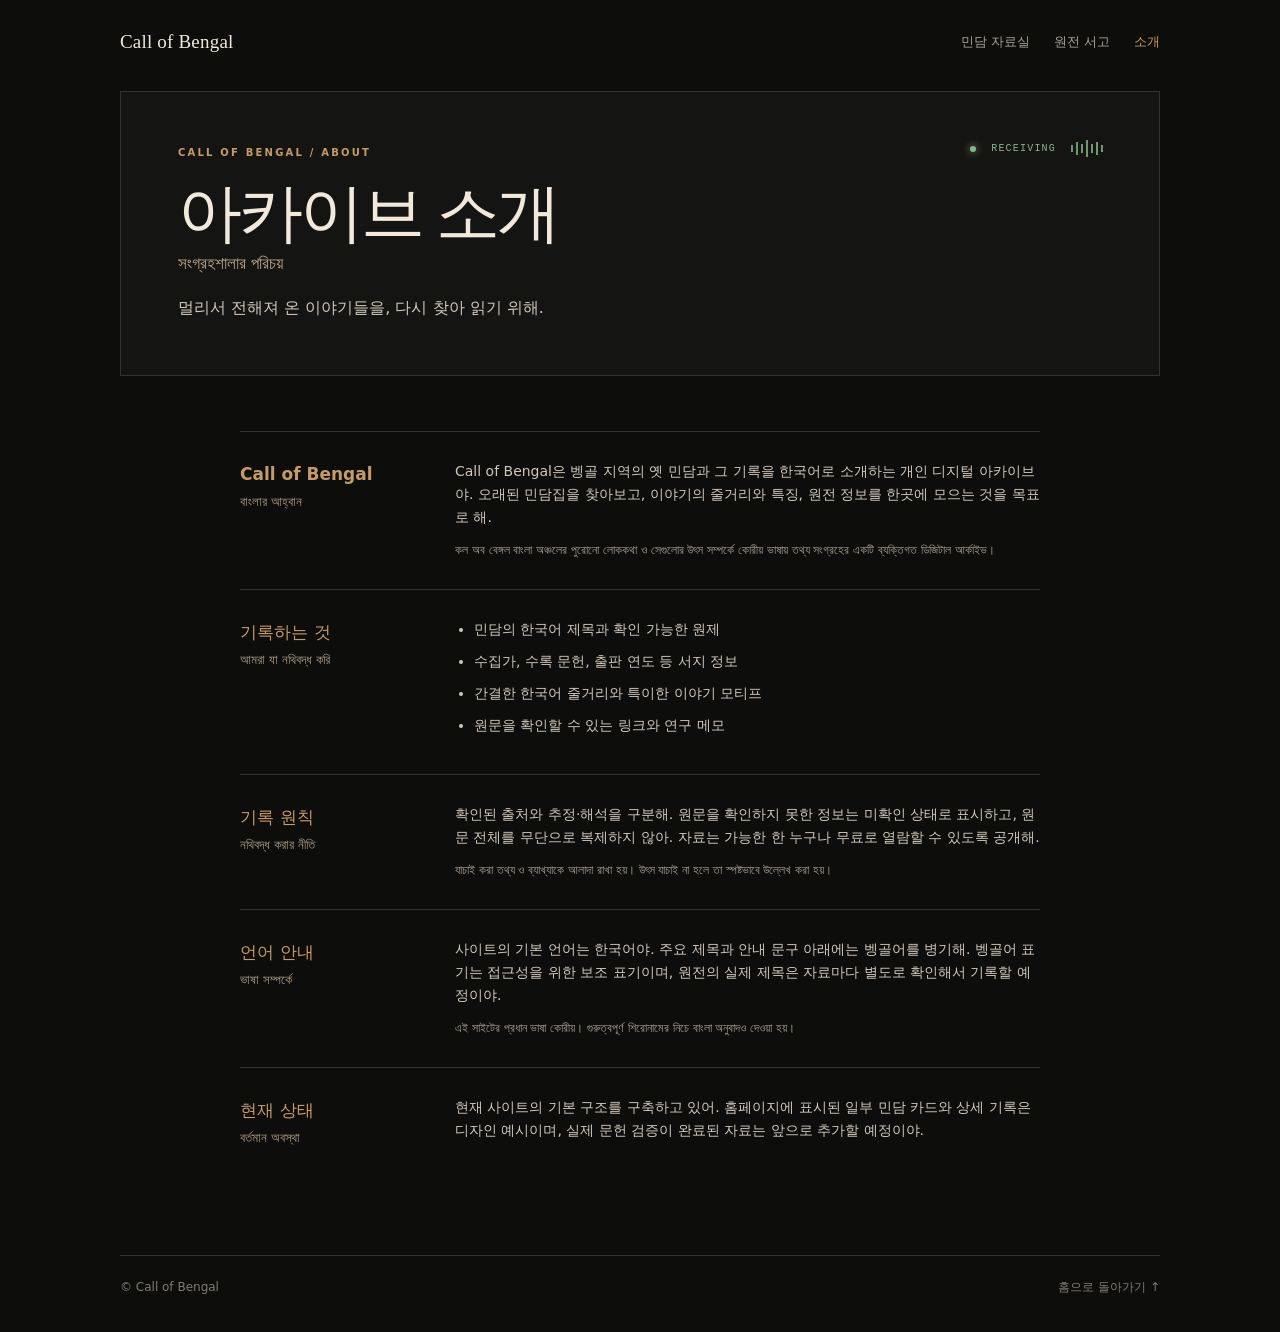
==== about.html @ a76321a0 "Add files via upload" ====
<!doctype html><html lang="ko"><head><meta charset="utf-8"><meta name="viewport" content="width=device-width,initial-scale=1">
<meta name="description" content="Call of Bengal 소개. 한국어로 기록하는 벵골 민담 디지털 아카이브의 목적과 운영 원칙.">
<title>아카이브 소개 | Call of Bengal</title><style>
:root{--bg:#0d0d0c;--panel:#171715;--ink:#f2e9dd;--muted:#a8a198;--line:#35322d;--amber:#c79b65;--green:#89b58a}
*{box-sizing:border-box}html{scroll-behavior:smooth}body{margin:0;background:var(--bg);color:var(--ink);font-family:system-ui,-apple-system,"Noto Sans KR",sans-serif;line-height:1.65}a{color:inherit;text-decoration:none}button,input{font:inherit}
.wrap{width:min(1040px,calc(100% - 40px));margin:auto}
header{padding:26px 0 16px;display:flex;justify-content:space-between;align-items:center}
.brand{font-family:Georgia,serif;font-size:19px;letter-spacing:.01em}
nav{display:flex;gap:24px;font-size:13px;color:var(--muted)}nav a:hover{color:var(--ink)}
.hero{margin:18px 0 62px;border:1px solid var(--line);background:#141412;min-height:350px;padding:56px 58px;position:relative;overflow:hidden}
.eyebrow{font-size:10px;letter-spacing:.22em;color:var(--amber);font-weight:700}
h1{font-family:Georgia,"Times New Roman",serif;font-weight:400;font-size:clamp(48px,7vw,80px);line-height:1.1;letter-spacing:-.045em;margin:19px 0 9px}
.subtitle{font-size:16px;color:#d1c8bb;margin:0 0 32px}
.radio{position:absolute;right:56px;top:48px;display:flex;gap:15px;align-items:center;color:var(--green);font-family:monospace;font-size:10px;letter-spacing:.12em}
.led{width:6px;height:6px;border-radius:50%;background:var(--green);box-shadow:0 0 9px var(--green)}
.wave{display:flex;align-items:center;gap:3px;height:17px}.wave i{width:2px;background:var(--green);height:7px;opacity:.8}.wave i:nth-child(2),.wave i:nth-child(6){height:13px}.wave i:nth-child(3),.wave i:nth-child(5){height:9px}.wave i:nth-child(4){height:17px}
.search{display:flex;align-items:center;gap:12px;max-width:690px;background:#20201d;border:1px solid #4b443b;padding:0 17px;height:52px}.search svg{flex:none;color:var(--amber)}.search input{width:100%;border:0;outline:0;background:transparent;color:var(--ink);font-size:14px}.search input::placeholder{color:#8e887f}
.section-head{display:flex;align-items:end;justify-content:space-between;border-bottom:1px solid var(--line);padding-bottom:14px;margin-bottom:25px}.section-head h2{font-size:22px;font-weight:550;margin:0}.section-head span{font-family:Georgia,serif;font-style:italic;font-size:14px;color:var(--amber)}
.grid{display:grid;grid-template-columns:repeat(2,minmax(0,1fr));gap:28px}
.story{display:block}.art{height:260px;overflow:hidden;border:1px solid #3d382f;background:#211f1a}.art svg{display:block;width:100%;height:100%}.story h3{font-size:18px;font-weight:550;margin:15px 0 2px}.story .meta{font-size:12px;color:var(--amber);margin:0}.story .desc{font-size:13px;color:var(--muted);margin:9px 0 0}.story:hover h3{color:var(--amber)}
.empty{display:none;border:1px dashed var(--line);padding:35px;text-align:center;color:var(--muted)}
.about{margin:76px 0 50px;border-top:1px solid var(--line);padding-top:28px;display:flex;gap:40px;justify-content:space-between}.about h2{font-family:Georgia,serif;font-weight:400;font-size:25px;margin:0}.about p{max-width:620px;color:var(--muted);font-size:13px;margin:0}
footer{border-top:1px solid var(--line);padding:22px 0 35px;color:#817b73;font-size:12px;display:flex;justify-content:space-between}
@media(max-width:700px){header{align-items:flex-start;gap:10px}nav{gap:13px;font-size:11px}.hero{padding:82px 25px 32px;margin-bottom:44px;min-height:0}.radio{top:28px;right:25px}h1{font-size:51px}.grid{grid-template-columns:1fr;gap:35px}.art{height:235px}.about{display:block}.about p{margin-top:12px}footer{gap:15px;flex-wrap:wrap}}
@media(prefers-reduced-motion:no-preference){.story .art svg{transition:transform .4s}.story:hover .art svg{transform:scale(1.025)}}

.about-hero{margin:18px 0 55px;border:1px solid var(--line);background:#141412;padding:53px 57px;position:relative}
.about-hero h1{font-size:clamp(43px,6vw,64px);margin:17px 0 0}
.bn-sub{font-family:system-ui,"Noto Sans Bengali",sans-serif;font-size:17px;color:#b9a58b;margin:0 0 18px}
.about-hero .subtitle{margin:0}.content{max-width:800px;margin:0 auto 78px}
.topic{display:grid;grid-template-columns:185px 1fr;gap:30px;border-top:1px solid var(--line);padding:28px 0}
.topic h2{font-size:17px;color:var(--amber);font-weight:550;margin:0}.topic .bn{font-family:system-ui,"Noto Sans Bengali",sans-serif;color:#ab9a82;font-size:13px;margin:3px 0 0}
.topic p{color:#d1c8bc;font-size:14px;margin:0 0 12px}.topic p:last-child{margin-bottom:0}
.topic ul{padding-left:19px;margin:0;color:#d1c8bc;font-size:14px}.topic li{margin-bottom:9px}
.note{font-size:12px!important;color:#a89e90!important}
@media(max-width:700px){.about-hero{padding:75px 25px 32px}.topic{display:block}.topic>div:first-child{margin-bottom:15px}nav{gap:11px}}
</style></head><body><div class="wrap">
<header><a class="brand" href="index.html">Call of Bengal</a><nav><a href="archive.html">민담 자료실</a><a href="sources.html">원전 서고</a><a href="about.html" aria-current="page" style="color:var(--amber)">소개</a></nav></header>
<main>
<section class="about-hero">
<div class="radio"><span class="led"></span><span>RECEIVING</span><span class="wave" aria-hidden="true"><i></i><i></i><i></i><i></i><i></i><i></i><i></i></span></div>
<div class="eyebrow">CALL OF BENGAL / ABOUT</div>
<h1>아카이브 소개</h1><p class="bn-sub" lang="bn">সংগ্রহশালার পরিচয়</p>
<p class="subtitle">멀리서 전해져 온 이야기들을, 다시 찾아 읽기 위해.</p>
</section>
<div class="content">
<section class="topic"><div><h2>Call of Bengal</h2><p class="bn" lang="bn">বাংলার আহ্বান</p></div><div>
<p>Call of Bengal은 벵골 지역의 옛 민담과 그 기록을 한국어로 소개하는 개인 디지털 아카이브야. 오래된 민담집을 찾아보고, 이야기의 줄거리와 특징, 원전 정보를 한곳에 모으는 것을 목표로 해.</p>
<p class="note" lang="bn">কল অব বেঙ্গল বাংলা অঞ্চলের পুরোনো লোককথা ও সেগুলোর উৎস সম্পর্কে কোরীয় ভাষায় তথ্য সংগ্রহের একটি ব্যক্তিগত ডিজিটাল আর্কাইভ।</p>
</div></section>
<section class="topic"><div><h2>기록하는 것</h2><p class="bn" lang="bn">আমরা যা নথিবদ্ধ করি</p></div><div>
<ul><li>민담의 한국어 제목과 확인 가능한 원제</li><li>수집가, 수록 문헌, 출판 연도 등 서지 정보</li><li>간결한 한국어 줄거리와 특이한 이야기 모티프</li><li>원문을 확인할 수 있는 링크와 연구 메모</li></ul>
</div></section>
<section class="topic"><div><h2>기록 원칙</h2><p class="bn" lang="bn">নথিবদ্ধ করার নীতি</p></div><div>
<p>확인된 출처와 추정·해석을 구분해. 원문을 확인하지 못한 정보는 미확인 상태로 표시하고, 원문 전체를 무단으로 복제하지 않아. 자료는 가능한 한 누구나 무료로 열람할 수 있도록 공개해.</p>
<p class="note" lang="bn">যাচাই করা তথ্য ও ব্যাখ্যাকে আলাদা রাখা হয়। উৎস যাচাই না হলে তা স্পষ্টভাবে উল্লেখ করা হয়।</p>
</div></section>
<section class="topic"><div><h2>언어 안내</h2><p class="bn" lang="bn">ভাষা সম্পর্কে</p></div><div>
<p>사이트의 기본 언어는 한국어야. 주요 제목과 안내 문구 아래에는 벵골어를 병기해. 벵골어 표기는 접근성을 위한 보조 표기이며, 원전의 실제 제목은 자료마다 별도로 확인해서 기록할 예정이야.</p>
<p class="note" lang="bn">এই সাইটের প্রধান ভাষা কোরীয়। গুরুত্বপূর্ণ শিরোনামের নিচে বাংলা অনুবাদও দেওয়া হয়।</p>
</div></section>
<section class="topic"><div><h2>현재 상태</h2><p class="bn" lang="bn">বর্তমান অবস্থা</p></div><div>
<p>현재 사이트의 기본 구조를 구축하고 있어. 홈페이지에 표시된 일부 민담 카드와 상세 기록은 디자인 예시이며, 실제 문헌 검증이 완료된 자료는 앞으로 추가할 예정이야.</p>
</div></section>
</div></main><footer><span>© Call of Bengal</span><span><a href="index.html">홈으로 돌아가기 ↑</a></span></footer>
</div></body></html>
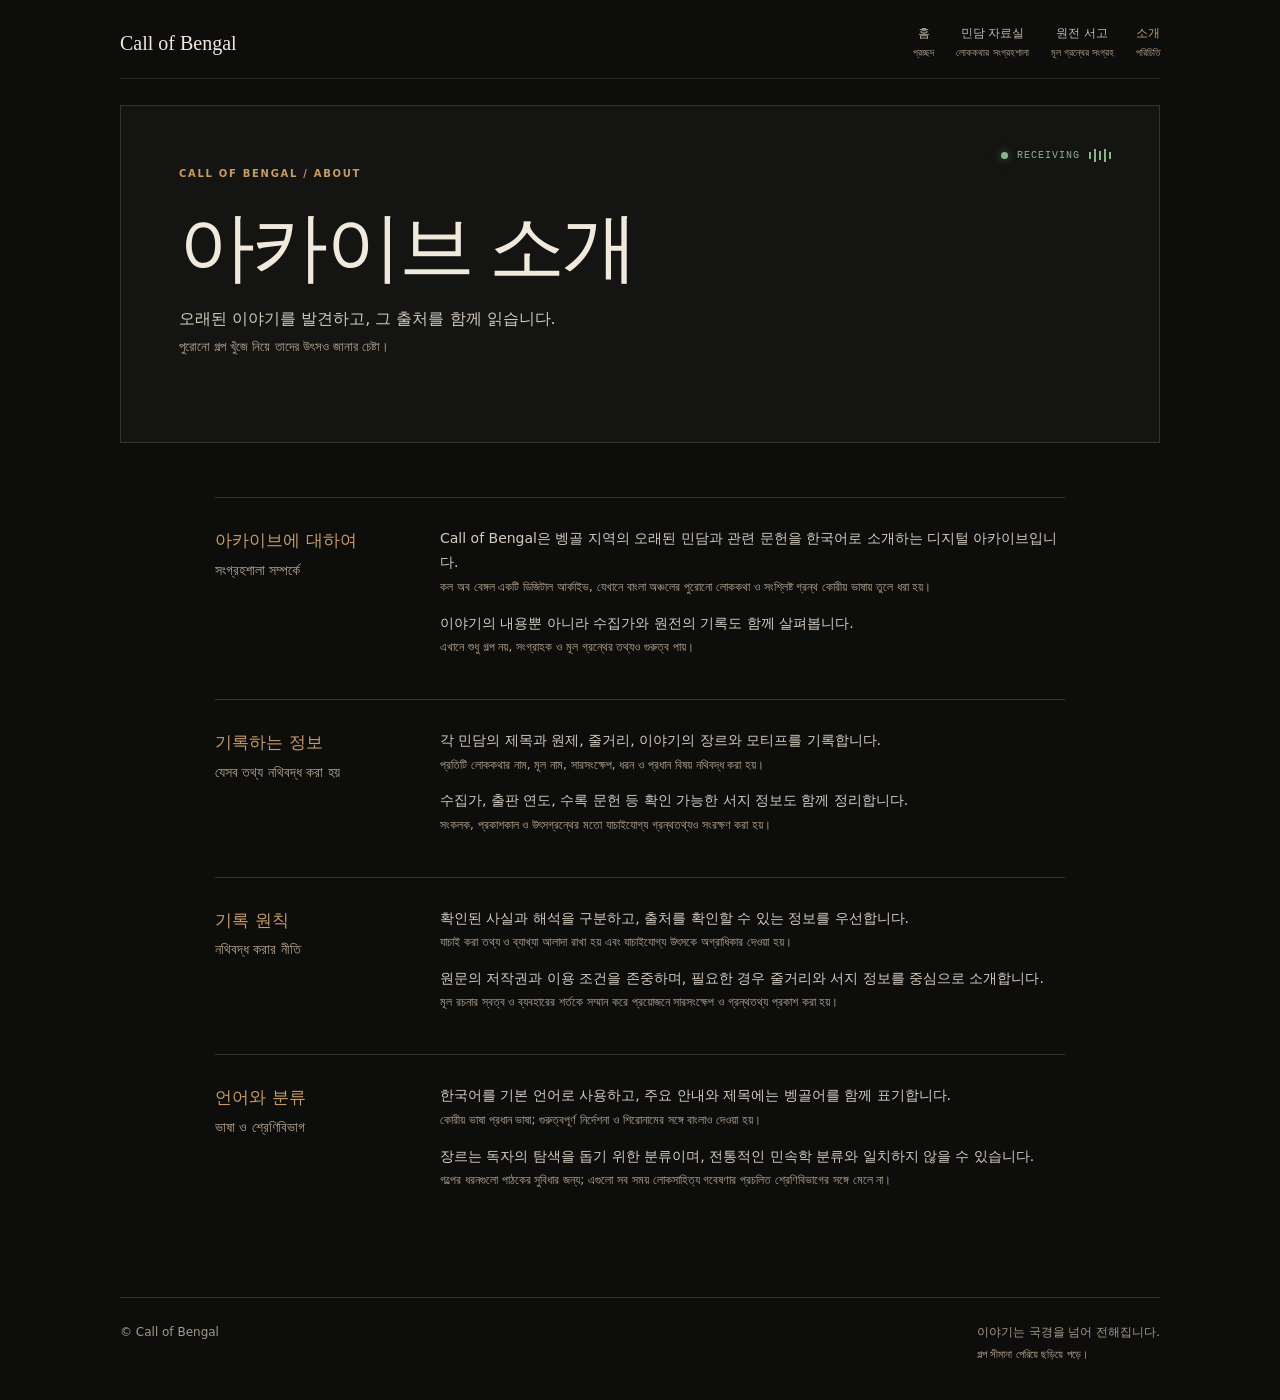
==== commit 4521277c: "Add files via upload" ====
--- a/about.html
+++ b/about.html
@@ -1,66 +1 @@
-<!doctype html><html lang="ko"><head><meta charset="utf-8"><meta name="viewport" content="width=device-width,initial-scale=1">
-<meta name="description" content="Call of Bengal 소개. 한국어로 기록하는 벵골 민담 디지털 아카이브의 목적과 운영 원칙.">
-<title>아카이브 소개 | Call of Bengal</title><style>
-:root{--bg:#0d0d0c;--panel:#171715;--ink:#f2e9dd;--muted:#a8a198;--line:#35322d;--amber:#c79b65;--green:#89b58a}
-*{box-sizing:border-box}html{scroll-behavior:smooth}body{margin:0;background:var(--bg);color:var(--ink);font-family:system-ui,-apple-system,"Noto Sans KR",sans-serif;line-height:1.65}a{color:inherit;text-decoration:none}button,input{font:inherit}
-.wrap{width:min(1040px,calc(100% - 40px));margin:auto}
-header{padding:26px 0 16px;display:flex;justify-content:space-between;align-items:center}
-.brand{font-family:Georgia,serif;font-size:19px;letter-spacing:.01em}
-nav{display:flex;gap:24px;font-size:13px;color:var(--muted)}nav a:hover{color:var(--ink)}
-.hero{margin:18px 0 62px;border:1px solid var(--line);background:#141412;min-height:350px;padding:56px 58px;position:relative;overflow:hidden}
-.eyebrow{font-size:10px;letter-spacing:.22em;color:var(--amber);font-weight:700}
-h1{font-family:Georgia,"Times New Roman",serif;font-weight:400;font-size:clamp(48px,7vw,80px);line-height:1.1;letter-spacing:-.045em;margin:19px 0 9px}
-.subtitle{font-size:16px;color:#d1c8bb;margin:0 0 32px}
-.radio{position:absolute;right:56px;top:48px;display:flex;gap:15px;align-items:center;color:var(--green);font-family:monospace;font-size:10px;letter-spacing:.12em}
-.led{width:6px;height:6px;border-radius:50%;background:var(--green);box-shadow:0 0 9px var(--green)}
-.wave{display:flex;align-items:center;gap:3px;height:17px}.wave i{width:2px;background:var(--green);height:7px;opacity:.8}.wave i:nth-child(2),.wave i:nth-child(6){height:13px}.wave i:nth-child(3),.wave i:nth-child(5){height:9px}.wave i:nth-child(4){height:17px}
-.search{display:flex;align-items:center;gap:12px;max-width:690px;background:#20201d;border:1px solid #4b443b;padding:0 17px;height:52px}.search svg{flex:none;color:var(--amber)}.search input{width:100%;border:0;outline:0;background:transparent;color:var(--ink);font-size:14px}.search input::placeholder{color:#8e887f}
-.section-head{display:flex;align-items:end;justify-content:space-between;border-bottom:1px solid var(--line);padding-bottom:14px;margin-bottom:25px}.section-head h2{font-size:22px;font-weight:550;margin:0}.section-head span{font-family:Georgia,serif;font-style:italic;font-size:14px;color:var(--amber)}
-.grid{display:grid;grid-template-columns:repeat(2,minmax(0,1fr));gap:28px}
-.story{display:block}.art{height:260px;overflow:hidden;border:1px solid #3d382f;background:#211f1a}.art svg{display:block;width:100%;height:100%}.story h3{font-size:18px;font-weight:550;margin:15px 0 2px}.story .meta{font-size:12px;color:var(--amber);margin:0}.story .desc{font-size:13px;color:var(--muted);margin:9px 0 0}.story:hover h3{color:var(--amber)}
-.empty{display:none;border:1px dashed var(--line);padding:35px;text-align:center;color:var(--muted)}
-.about{margin:76px 0 50px;border-top:1px solid var(--line);padding-top:28px;display:flex;gap:40px;justify-content:space-between}.about h2{font-family:Georgia,serif;font-weight:400;font-size:25px;margin:0}.about p{max-width:620px;color:var(--muted);font-size:13px;margin:0}
-footer{border-top:1px solid var(--line);padding:22px 0 35px;color:#817b73;font-size:12px;display:flex;justify-content:space-between}
-@media(max-width:700px){header{align-items:flex-start;gap:10px}nav{gap:13px;font-size:11px}.hero{padding:82px 25px 32px;margin-bottom:44px;min-height:0}.radio{top:28px;right:25px}h1{font-size:51px}.grid{grid-template-columns:1fr;gap:35px}.art{height:235px}.about{display:block}.about p{margin-top:12px}footer{gap:15px;flex-wrap:wrap}}
-@media(prefers-reduced-motion:no-preference){.story .art svg{transition:transform .4s}.story:hover .art svg{transform:scale(1.025)}}
-
-.about-hero{margin:18px 0 55px;border:1px solid var(--line);background:#141412;padding:53px 57px;position:relative}
-.about-hero h1{font-size:clamp(43px,6vw,64px);margin:17px 0 0}
-.bn-sub{font-family:system-ui,"Noto Sans Bengali",sans-serif;font-size:17px;color:#b9a58b;margin:0 0 18px}
-.about-hero .subtitle{margin:0}.content{max-width:800px;margin:0 auto 78px}
-.topic{display:grid;grid-template-columns:185px 1fr;gap:30px;border-top:1px solid var(--line);padding:28px 0}
-.topic h2{font-size:17px;color:var(--amber);font-weight:550;margin:0}.topic .bn{font-family:system-ui,"Noto Sans Bengali",sans-serif;color:#ab9a82;font-size:13px;margin:3px 0 0}
-.topic p{color:#d1c8bc;font-size:14px;margin:0 0 12px}.topic p:last-child{margin-bottom:0}
-.topic ul{padding-left:19px;margin:0;color:#d1c8bc;font-size:14px}.topic li{margin-bottom:9px}
-.note{font-size:12px!important;color:#a89e90!important}
-@media(max-width:700px){.about-hero{padding:75px 25px 32px}.topic{display:block}.topic>div:first-child{margin-bottom:15px}nav{gap:11px}}
-</style></head><body><div class="wrap">
-<header><a class="brand" href="index.html">Call of Bengal</a><nav><a href="archive.html">민담 자료실</a><a href="sources.html">원전 서고</a><a href="about.html" aria-current="page" style="color:var(--amber)">소개</a></nav></header>
-<main>
-<section class="about-hero">
-<div class="radio"><span class="led"></span><span>RECEIVING</span><span class="wave" aria-hidden="true"><i></i><i></i><i></i><i></i><i></i><i></i><i></i></span></div>
-<div class="eyebrow">CALL OF BENGAL / ABOUT</div>
-<h1>아카이브 소개</h1><p class="bn-sub" lang="bn">সংগ্রহশালার পরিচয়</p>
-<p class="subtitle">멀리서 전해져 온 이야기들을, 다시 찾아 읽기 위해.</p>
-</section>
-<div class="content">
-<section class="topic"><div><h2>Call of Bengal</h2><p class="bn" lang="bn">বাংলার আহ্বান</p></div><div>
-<p>Call of Bengal은 벵골 지역의 옛 민담과 그 기록을 한국어로 소개하는 개인 디지털 아카이브야. 오래된 민담집을 찾아보고, 이야기의 줄거리와 특징, 원전 정보를 한곳에 모으는 것을 목표로 해.</p>
-<p class="note" lang="bn">কল অব বেঙ্গল বাংলা অঞ্চলের পুরোনো লোককথা ও সেগুলোর উৎস সম্পর্কে কোরীয় ভাষায় তথ্য সংগ্রহের একটি ব্যক্তিগত ডিজিটাল আর্কাইভ।</p>
-</div></section>
-<section class="topic"><div><h2>기록하는 것</h2><p class="bn" lang="bn">আমরা যা নথিবদ্ধ করি</p></div><div>
-<ul><li>민담의 한국어 제목과 확인 가능한 원제</li><li>수집가, 수록 문헌, 출판 연도 등 서지 정보</li><li>간결한 한국어 줄거리와 특이한 이야기 모티프</li><li>원문을 확인할 수 있는 링크와 연구 메모</li></ul>
-</div></section>
-<section class="topic"><div><h2>기록 원칙</h2><p class="bn" lang="bn">নথিবদ্ধ করার নীতি</p></div><div>
-<p>확인된 출처와 추정·해석을 구분해. 원문을 확인하지 못한 정보는 미확인 상태로 표시하고, 원문 전체를 무단으로 복제하지 않아. 자료는 가능한 한 누구나 무료로 열람할 수 있도록 공개해.</p>
-<p class="note" lang="bn">যাচাই করা তথ্য ও ব্যাখ্যাকে আলাদা রাখা হয়। উৎস যাচাই না হলে তা স্পষ্টভাবে উল্লেখ করা হয়।</p>
-</div></section>
-<section class="topic"><div><h2>언어 안내</h2><p class="bn" lang="bn">ভাষা সম্পর্কে</p></div><div>
-<p>사이트의 기본 언어는 한국어야. 주요 제목과 안내 문구 아래에는 벵골어를 병기해. 벵골어 표기는 접근성을 위한 보조 표기이며, 원전의 실제 제목은 자료마다 별도로 확인해서 기록할 예정이야.</p>
-<p class="note" lang="bn">এই সাইটের প্রধান ভাষা কোরীয়। গুরুত্বপূর্ণ শিরোনামের নিচে বাংলা অনুবাদও দেওয়া হয়।</p>
-</div></section>
-<section class="topic"><div><h2>현재 상태</h2><p class="bn" lang="bn">বর্তমান অবস্থা</p></div><div>
-<p>현재 사이트의 기본 구조를 구축하고 있어. 홈페이지에 표시된 일부 민담 카드와 상세 기록은 디자인 예시이며, 실제 문헌 검증이 완료된 자료는 앞으로 추가할 예정이야.</p>
-</div></section>
-</div></main><footer><span>© Call of Bengal</span><span><a href="index.html">홈으로 돌아가기 ↑</a></span></footer>
-</div></body></html>+<!doctype html><html lang="ko"><head><meta charset="utf-8"><meta name="viewport" content="width=device-width,initial-scale=1"><meta name="theme-color" content="#0d0d0c"><meta name="description" content="Call of Bengal 벵골 민담 아카이브의 목적과 기록 원칙."><meta property="og:type" content="website"><meta property="og:title" content="아카이브 소개 | Call of Bengal"><meta property="og:description" content="Call of Bengal 벵골 민담 아카이브의 목적과 기록 원칙."><link rel="icon" href="assets/favicon.svg" type="image/svg+xml"><link rel="stylesheet" href="assets/style.css"><title>아카이브 소개 | Call of Bengal</title></head><body><div class="wrap"><header class="site-header"><a class="brand" href="index.html">Call of Bengal</a><nav class="site-nav" aria-label="주 메뉴"><a href="index.html">홈<span class="bn" lang="bn">প্রচ্ছদ</span></a><a href="archive.html">민담 자료실<span class="bn" lang="bn">লোককথার সংগ্রহশালা</span></a><a href="sources.html">원전 서고<span class="bn" lang="bn">মূল গ্রন্থের সংগ্রহ</span></a><a href="about.html" aria-current="page">소개<span class="bn" lang="bn">পরিচিতি</span></a></nav></header><main><section class="hero"><div class="radio"><span class="led"></span>RECEIVING <span class="wave" aria-hidden="true"><i></i><i></i><i></i><i></i><i></i></span></div><div class="eyebrow">CALL OF BENGAL / ABOUT</div><h1>아카이브 소개</h1><p class="lead">오래된 이야기를 발견하고, 그 출처를 함께 읽습니다.<span class="bn" lang="bn">পুরোনো গল্প খুঁজে নিয়ে তাদের উৎসও জানার চেষ্টা।</span></p></section><div class="prose"><section class="prose-section"><div><h2>아카이브에 대하여<span class="bn" lang="bn">সংগ্রহশালা সম্পর্কে</span></h2></div><div><p>Call of Bengal은 벵골 지역의 오래된 민담과 관련 문헌을 한국어로 소개하는 디지털 아카이브입니다.<span class="bn" lang="bn">কল অব বেঙ্গল একটি ডিজিটাল আর্কাইভ, যেখানে বাংলা অঞ্চলের পুরোনো লোককথা ও সংশ্লিষ্ট গ্রন্থ কোরীয় ভাষায় তুলে ধরা হয়।</span></p><p>이야기의 내용뿐 아니라 수집가와 원전의 기록도 함께 살펴봅니다.<span class="bn" lang="bn">এখানে শুধু গল্প নয়, সংগ্রাহক ও মূল গ্রন্থের তথ্যও গুরুত্ব পায়।</span></p></div></section><section class="prose-section"><div><h2>기록하는 정보<span class="bn" lang="bn">যেসব তথ্য নথিবদ্ধ করা হয়</span></h2></div><div><p>각 민담의 제목과 원제, 줄거리, 이야기의 장르와 모티프를 기록합니다.<span class="bn" lang="bn">প্রতিটি লোককথার নাম, মূল নাম, সারসংক্ষেপ, ধরন ও প্রধান বিষয় নথিবদ্ধ করা হয়।</span></p><p>수집가, 출판 연도, 수록 문헌 등 확인 가능한 서지 정보도 함께 정리합니다.<span class="bn" lang="bn">সংকলক, প্রকাশকাল ও উৎসগ্রন্থের মতো যাচাইযোগ্য গ্রন্থতথ্যও সংরক্ষণ করা হয়।</span></p></div></section><section class="prose-section"><div><h2>기록 원칙<span class="bn" lang="bn">নথিবদ্ধ করার নীতি</span></h2></div><div><p>확인된 사실과 해석을 구분하고, 출처를 확인할 수 있는 정보를 우선합니다.<span class="bn" lang="bn">যাচাই করা তথ্য ও ব্যাখ্যা আলাদা রাখা হয় এবং যাচাইযোগ্য উৎসকে অগ্রাধিকার দেওয়া হয়।</span></p><p>원문의 저작권과 이용 조건을 존중하며, 필요한 경우 줄거리와 서지 정보를 중심으로 소개합니다.<span class="bn" lang="bn">মূল রচনার স্বত্ব ও ব্যবহারের শর্তকে সম্মান করে প্রয়োজনে সারসংক্ষেপ ও গ্রন্থতথ্য প্রকাশ করা হয়।</span></p></div></section><section class="prose-section"><div><h2>언어와 분류<span class="bn" lang="bn">ভাষা ও শ্রেণিবিভাগ</span></h2></div><div><p>한국어를 기본 언어로 사용하고, 주요 안내와 제목에는 벵골어를 함께 표기합니다.<span class="bn" lang="bn">কোরীয় ভাষা প্রধান ভাষা; গুরুত্বপূর্ণ নির্দেশনা ও শিরোনামের সঙ্গে বাংলাও দেওয়া হয়।</span></p><p>장르는 독자의 탐색을 돕기 위한 분류이며, 전통적인 민속학 분류와 일치하지 않을 수 있습니다.<span class="bn" lang="bn">গল্পের ধরনগুলো পাঠকের সুবিধার জন্য; এগুলো সব সময় লোকসাহিত্য গবেষণার প্রচলিত শ্রেণিবিভাগের সঙ্গে মেলে না।</span></p></div></section></div></main><footer class="site-footer"><span>© Call of Bengal</span><span>이야기는 국경을 넘어 전해집니다.<span class="bn" lang="bn">গল্প সীমানা পেরিয়ে ছড়িয়ে পড়ে।</span></span></footer></div></body></html>
--- a/assets/style.css
+++ b/assets/style.css
@@ -0,0 +1,4 @@
+
+:root{--bg:#0d0d0c;--panel:#161614;--ink:#f2e9dd;--muted:#aca397;--line:#36322d;--amber:#c79b65;--green:#89b58a}*{box-sizing:border-box}html{scroll-behavior:smooth}body{margin:0;background:var(--bg);color:var(--ink);font-family:system-ui,-apple-system,'Noto Sans KR','Noto Sans Bengali',sans-serif;line-height:1.75}a{color:inherit;text-decoration:none}a:hover{color:var(--amber)}button,input{font:inherit}.wrap{width:min(1040px,calc(100% - 40px));margin:auto}.site-header{padding:25px 0 17px;display:flex;justify-content:space-between;align-items:center;gap:24px;border-bottom:1px solid #27241f}.brand{font-family:Georgia,serif;font-size:20px;white-space:nowrap}.site-nav{display:flex;gap:22px;align-items:center}.site-nav a{font-size:12px;color:#c4b9a9;line-height:1.4;text-align:center}.site-nav a[aria-current=page]{color:var(--amber)}.bn{display:block;font-family:system-ui,'Noto Sans Bengali',sans-serif;font-weight:400;font-size:.83em;letter-spacing:0;color:#b6a48e;line-height:1.65;margin-top:3px}.site-nav .bn{font-size:10px}.hero{position:relative;margin:26px 0 54px;padding:60px 58px 54px;border:1px solid var(--line);background:#141412}.eyebrow{color:var(--amber);font:700 10px/1.6 system-ui,sans-serif;letter-spacing:.17em}.radio{position:absolute;right:48px;top:42px;display:flex;align-items:center;gap:9px;color:var(--green);font:10px monospace;letter-spacing:.1em}.led{width:7px;height:7px;border-radius:50%;background:var(--green);box-shadow:0 0 8px #89b58a80}.wave{display:flex;align-items:center;gap:3px;height:15px}.wave i{width:2px;height:7px;background:var(--green)}.wave i:nth-child(2),.wave i:nth-child(4){height:13px}.wave i:nth-child(3){height:9px}h1{font-family:Georgia,'Noto Serif KR',serif;font-size:clamp(42px,6.8vw,76px);font-weight:400;line-height:1.2;letter-spacing:-.035em;margin:20px 0 12px}.hero .lead{color:#d3c9bc;font-size:16px;margin:0 0 30px}.hero .lead .bn{font-size:13px}.search{display:flex;align-items:center;gap:12px;max-width:690px;border:1px solid #51473b;background:#22201c;padding:0 17px;min-height:55px}.search svg{flex:none;color:var(--amber)}.search input{background:none;border:0;color:var(--ink);width:100%;outline:none;font-size:14px;padding:12px 0}.search input::placeholder{color:#ada295}.search:focus-within{border-color:var(--amber)}.search-hint{font-size:11px;color:var(--muted);margin:8px 0 0}.section-head{display:flex;justify-content:space-between;align-items:end;gap:18px;border-bottom:1px solid var(--line);padding-bottom:17px;margin-bottom:24px}.section-head h2{font-size:23px;font-weight:500;margin:0}.section-head .bn{font-size:13px}.more{font-size:13px;color:var(--amber);text-align:right}.more .bn{font-size:11px}.empty{border:1px solid var(--line);background:#141412;padding:48px 28px;text-align:center;min-height:190px;display:flex;flex-direction:column;align-items:center;justify-content:center}.empty .symbol{font-family:Georgia,serif;color:var(--amber);font-size:27px;margin-bottom:12px}.empty h2,.empty h3{font-size:18px;font-weight:500;margin:0 0 7px}.empty p{font-size:13px;color:var(--muted);margin:0}.empty .bn{font-size:12px}.mini-intro{border-top:1px solid var(--line);padding:29px 0;display:grid;grid-template-columns:220px 1fr;gap:35px;margin:62px 0 30px}.mini-intro h2{font:400 25px Georgia,serif;margin:0}.mini-intro p{margin:0;color:var(--muted);font-size:14px}.mini-intro a{color:var(--amber)}.site-footer{border-top:1px solid var(--line);padding:24px 0 36px;display:flex;justify-content:space-between;gap:20px;color:#a69a89;font-size:12px}.site-footer .bn{font-size:11px}.filter-bar{display:flex;gap:9px;flex-wrap:wrap;margin:24px 0 28px}.filter{border:1px solid #5a5043;color:#d2c7b8;background:transparent;border-radius:30px;padding:7px 15px;cursor:pointer;text-align:center;font-size:12px}.filter .bn{font-size:11px}.filter[aria-pressed=true]{background:var(--amber);border-color:var(--amber);color:#11100e}.filter[aria-pressed=true] .bn{color:#302319}.filter:hover{border-color:var(--amber)}.archive-bar{display:flex;align-items:center;justify-content:space-between;gap:18px}.archive-bar .search{flex:1;max-width:none}.result-count{font-size:12px;color:var(--muted);white-space:nowrap}.record-grid{display:grid;grid-template-columns:repeat(2,minmax(0,1fr));gap:20px;margin-bottom:30px}.record{border:1px solid var(--line);background:var(--panel);padding:24px}.record h3{font-size:18px;margin:0 0 5px;font-weight:500}.record .record-meta{color:var(--amber);font-size:12px}.record .record-desc{color:var(--muted);font-size:13px}.book-grid{display:grid;grid-template-columns:repeat(2,minmax(0,1fr));gap:19px;margin:0 0 55px}.book{border:1px solid var(--line);background:var(--panel);padding:27px;min-height:270px;display:flex;flex-direction:column}.book .num{color:var(--green);font:11px monospace;letter-spacing:.12em}.book h2{font:400 26px/1.3 Georgia,serif;margin:23px 0 9px}.book .book-bn{color:#b6a48e;font-size:13px;margin:0 0 15px}.book .desc{color:#d0c5b7;font-size:13px;margin:0 0 15px}.book .desc .bn{font-size:12px}.book dl{border-top:1px solid var(--line);padding-top:14px;margin:auto 0 0}.book dl div{display:flex;gap:10px;font-size:12px;margin:4px 0}.book dt{color:#a69a89;min-width:80px}.book dd{margin:0}.prose{max-width:850px;margin:0 auto 65px}.prose-section{display:grid;grid-template-columns:190px 1fr;gap:35px;border-top:1px solid var(--line);padding:28px 0}.prose-section h2{font-size:17px;font-weight:550;color:var(--amber);margin:0}.prose-section p{font-size:14px;color:#d4cbbf;margin:0 0 13px}.prose-section p .bn{font-size:12px}.prose-section ul{margin:0;padding-left:20px;color:#d4cbbf;font-size:14px}.prose-section li{margin:0 0 13px}.prose-section li .bn{font-size:12px}.page-intro{max-width:800px;font-size:14px;color:#d2c8bb;margin:-23px 0 35px}.page-intro .bn{font-size:12px}.sr-only{position:absolute;width:1px;height:1px;padding:0;margin:-1px;overflow:hidden;clip:rect(0,0,0,0);white-space:nowrap;border:0}@media(max-width:700px){.site-header{align-items:flex-start;flex-wrap:wrap}.site-nav{gap:16px;justify-content:space-between;width:100%}.hero{padding:75px 25px 35px;margin:18px 0 38px}.radio{right:24px;top:27px}.section-head h2{font-size:20px}.mini-intro,.prose-section{grid-template-columns:1fr;gap:12px}.book-grid,.record-grid{grid-template-columns:1fr}.archive-bar{display:block}.result-count{display:block;margin-top:12px}.site-footer{flex-wrap:wrap}.book{min-height:0}}@media(prefers-reduced-motion:reduce){html{scroll-behavior:auto}}
+
+[hidden]{display:none!important}
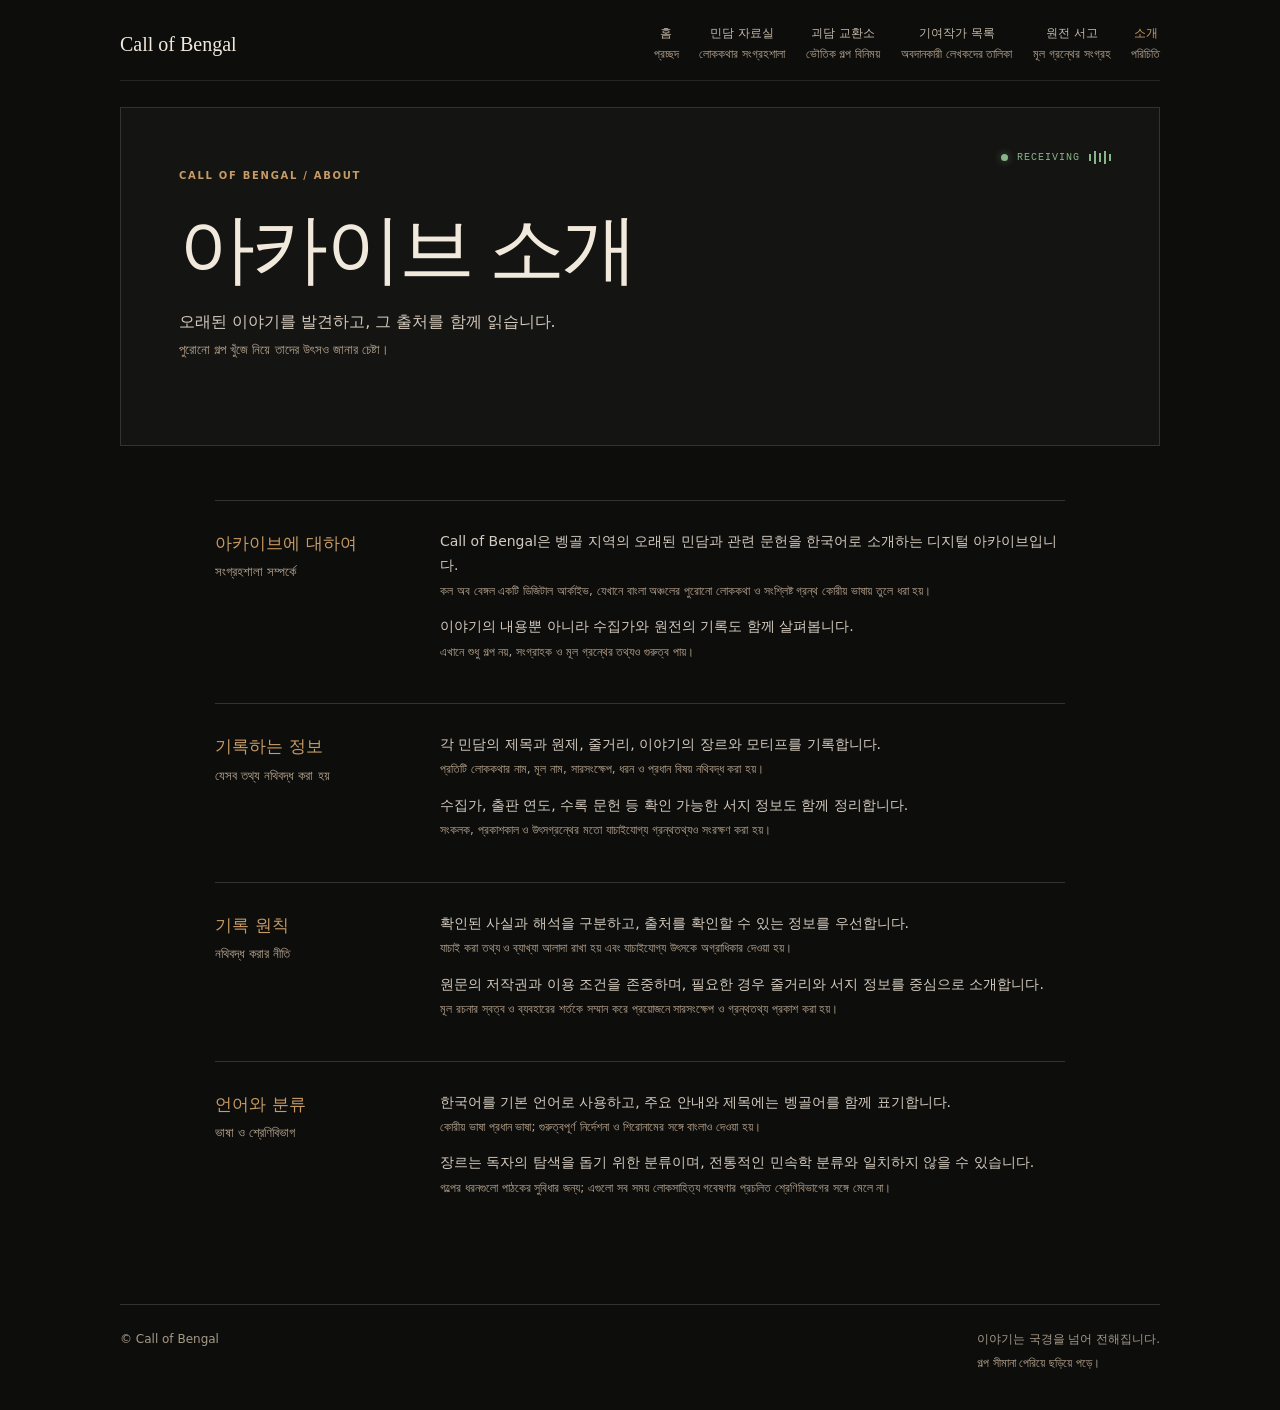
==== commit de8f5787: "Add files via upload" ====
--- a/about.html
+++ b/about.html
@@ -1 +1 @@
-<!doctype html><html lang="ko"><head><meta charset="utf-8"><meta name="viewport" content="width=device-width,initial-scale=1"><meta name="theme-color" content="#0d0d0c"><meta name="description" content="Call of Bengal 벵골 민담 아카이브의 목적과 기록 원칙."><meta property="og:type" content="website"><meta property="og:title" content="아카이브 소개 | Call of Bengal"><meta property="og:description" content="Call of Bengal 벵골 민담 아카이브의 목적과 기록 원칙."><link rel="icon" href="assets/favicon.svg" type="image/svg+xml"><link rel="stylesheet" href="assets/style.css"><title>아카이브 소개 | Call of Bengal</title></head><body><div class="wrap"><header class="site-header"><a class="brand" href="index.html">Call of Bengal</a><nav class="site-nav" aria-label="주 메뉴"><a href="index.html">홈<span class="bn" lang="bn">প্রচ্ছদ</span></a><a href="archive.html">민담 자료실<span class="bn" lang="bn">লোককথার সংগ্রহশালা</span></a><a href="sources.html">원전 서고<span class="bn" lang="bn">মূল গ্রন্থের সংগ্রহ</span></a><a href="about.html" aria-current="page">소개<span class="bn" lang="bn">পরিচিতি</span></a></nav></header><main><section class="hero"><div class="radio"><span class="led"></span>RECEIVING <span class="wave" aria-hidden="true"><i></i><i></i><i></i><i></i><i></i></span></div><div class="eyebrow">CALL OF BENGAL / ABOUT</div><h1>아카이브 소개</h1><p class="lead">오래된 이야기를 발견하고, 그 출처를 함께 읽습니다.<span class="bn" lang="bn">পুরোনো গল্প খুঁজে নিয়ে তাদের উৎসও জানার চেষ্টা।</span></p></section><div class="prose"><section class="prose-section"><div><h2>아카이브에 대하여<span class="bn" lang="bn">সংগ্রহশালা সম্পর্কে</span></h2></div><div><p>Call of Bengal은 벵골 지역의 오래된 민담과 관련 문헌을 한국어로 소개하는 디지털 아카이브입니다.<span class="bn" lang="bn">কল অব বেঙ্গল একটি ডিজিটাল আর্কাইভ, যেখানে বাংলা অঞ্চলের পুরোনো লোককথা ও সংশ্লিষ্ট গ্রন্থ কোরীয় ভাষায় তুলে ধরা হয়।</span></p><p>이야기의 내용뿐 아니라 수집가와 원전의 기록도 함께 살펴봅니다.<span class="bn" lang="bn">এখানে শুধু গল্প নয়, সংগ্রাহক ও মূল গ্রন্থের তথ্যও গুরুত্ব পায়।</span></p></div></section><section class="prose-section"><div><h2>기록하는 정보<span class="bn" lang="bn">যেসব তথ্য নথিবদ্ধ করা হয়</span></h2></div><div><p>각 민담의 제목과 원제, 줄거리, 이야기의 장르와 모티프를 기록합니다.<span class="bn" lang="bn">প্রতিটি লোককথার নাম, মূল নাম, সারসংক্ষেপ, ধরন ও প্রধান বিষয় নথিবদ্ধ করা হয়।</span></p><p>수집가, 출판 연도, 수록 문헌 등 확인 가능한 서지 정보도 함께 정리합니다.<span class="bn" lang="bn">সংকলক, প্রকাশকাল ও উৎসগ্রন্থের মতো যাচাইযোগ্য গ্রন্থতথ্যও সংরক্ষণ করা হয়।</span></p></div></section><section class="prose-section"><div><h2>기록 원칙<span class="bn" lang="bn">নথিবদ্ধ করার নীতি</span></h2></div><div><p>확인된 사실과 해석을 구분하고, 출처를 확인할 수 있는 정보를 우선합니다.<span class="bn" lang="bn">যাচাই করা তথ্য ও ব্যাখ্যা আলাদা রাখা হয় এবং যাচাইযোগ্য উৎসকে অগ্রাধিকার দেওয়া হয়।</span></p><p>원문의 저작권과 이용 조건을 존중하며, 필요한 경우 줄거리와 서지 정보를 중심으로 소개합니다.<span class="bn" lang="bn">মূল রচনার স্বত্ব ও ব্যবহারের শর্তকে সম্মান করে প্রয়োজনে সারসংক্ষেপ ও গ্রন্থতথ্য প্রকাশ করা হয়।</span></p></div></section><section class="prose-section"><div><h2>언어와 분류<span class="bn" lang="bn">ভাষা ও শ্রেণিবিভাগ</span></h2></div><div><p>한국어를 기본 언어로 사용하고, 주요 안내와 제목에는 벵골어를 함께 표기합니다.<span class="bn" lang="bn">কোরীয় ভাষা প্রধান ভাষা; গুরুত্বপূর্ণ নির্দেশনা ও শিরোনামের সঙ্গে বাংলাও দেওয়া হয়।</span></p><p>장르는 독자의 탐색을 돕기 위한 분류이며, 전통적인 민속학 분류와 일치하지 않을 수 있습니다.<span class="bn" lang="bn">গল্পের ধরনগুলো পাঠকের সুবিধার জন্য; এগুলো সব সময় লোকসাহিত্য গবেষণার প্রচলিত শ্রেণিবিভাগের সঙ্গে মেলে না।</span></p></div></section></div></main><footer class="site-footer"><span>© Call of Bengal</span><span>이야기는 국경을 넘어 전해집니다.<span class="bn" lang="bn">গল্প সীমানা পেরিয়ে ছড়িয়ে পড়ে।</span></span></footer></div></body></html>+<!doctype html><html lang="ko"><head><meta charset="utf-8"><meta name="viewport" content="width=device-width,initial-scale=1"><meta name="theme-color" content="#0d0d0c"><meta name="description" content="Call of Bengal 벵골 민담 아카이브의 목적과 기록 원칙."><meta property="og:type" content="website"><meta property="og:title" content="아카이브 소개 | Call of Bengal"><meta property="og:description" content="Call of Bengal 벵골 민담 아카이브의 목적과 기록 원칙."><link rel="icon" href="assets/favicon.svg" type="image/svg+xml"><link rel="stylesheet" href="assets/style.css"><title>아카이브 소개 | Call of Bengal</title></head><body><div class="wrap"><header class="site-header"><a class="brand" href="index.html">Call of Bengal</a><nav aria-label="주 메뉴" class="site-nav"><a href="index.html">홈<span class="bn" lang="bn">প্রচ্ছদ</span></a><a href="archive.html">민담 자료실<span class="bn" lang="bn">লোককথার সংগ্রহশালা</span></a><a href="exchange.html">괴담 교환소<span class="bn" lang="bn">ভৌতিক গল্প বিনিময়</span></a><a href="contributors.html">기여작가 목록<span class="bn" lang="bn">অবদানকারী লেখকদের তালিকা</span></a><a href="sources.html">원전 서고<span class="bn" lang="bn">মূল গ্রন্থের সংগ্রহ</span></a><a aria-current="page" href="about.html">소개<span class="bn" lang="bn">পরিচিতি</span></a></nav></header><main><section class="hero"><div class="radio"><span class="led"></span>RECEIVING <span class="wave" aria-hidden="true"><i></i><i></i><i></i><i></i><i></i></span></div><div class="eyebrow">CALL OF BENGAL / ABOUT</div><h1>아카이브 소개</h1><p class="lead">오래된 이야기를 발견하고, 그 출처를 함께 읽습니다.<span class="bn" lang="bn">পুরোনো গল্প খুঁজে নিয়ে তাদের উৎসও জানার চেষ্টা।</span></p></section><div class="prose"><section class="prose-section"><div><h2>아카이브에 대하여<span class="bn" lang="bn">সংগ্রহশালা সম্পর্কে</span></h2></div><div><p>Call of Bengal은 벵골 지역의 오래된 민담과 관련 문헌을 한국어로 소개하는 디지털 아카이브입니다.<span class="bn" lang="bn">কল অব বেঙ্গল একটি ডিজিটাল আর্কাইভ, যেখানে বাংলা অঞ্চলের পুরোনো লোককথা ও সংশ্লিষ্ট গ্রন্থ কোরীয় ভাষায় তুলে ধরা হয়।</span></p><p>이야기의 내용뿐 아니라 수집가와 원전의 기록도 함께 살펴봅니다.<span class="bn" lang="bn">এখানে শুধু গল্প নয়, সংগ্রাহক ও মূল গ্রন্থের তথ্যও গুরুত্ব পায়।</span></p></div></section><section class="prose-section"><div><h2>기록하는 정보<span class="bn" lang="bn">যেসব তথ্য নথিবদ্ধ করা হয়</span></h2></div><div><p>각 민담의 제목과 원제, 줄거리, 이야기의 장르와 모티프를 기록합니다.<span class="bn" lang="bn">প্রতিটি লোককথার নাম, মূল নাম, সারসংক্ষেপ, ধরন ও প্রধান বিষয় নথিবদ্ধ করা হয়।</span></p><p>수집가, 출판 연도, 수록 문헌 등 확인 가능한 서지 정보도 함께 정리합니다.<span class="bn" lang="bn">সংকলক, প্রকাশকাল ও উৎসগ্রন্থের মতো যাচাইযোগ্য গ্রন্থতথ্যও সংরক্ষণ করা হয়।</span></p></div></section><section class="prose-section"><div><h2>기록 원칙<span class="bn" lang="bn">নথিবদ্ধ করার নীতি</span></h2></div><div><p>확인된 사실과 해석을 구분하고, 출처를 확인할 수 있는 정보를 우선합니다.<span class="bn" lang="bn">যাচাই করা তথ্য ও ব্যাখ্যা আলাদা রাখা হয় এবং যাচাইযোগ্য উৎসকে অগ্রাধিকার দেওয়া হয়।</span></p><p>원문의 저작권과 이용 조건을 존중하며, 필요한 경우 줄거리와 서지 정보를 중심으로 소개합니다.<span class="bn" lang="bn">মূল রচনার স্বত্ব ও ব্যবহারের শর্তকে সম্মান করে প্রয়োজনে সারসংক্ষেপ ও গ্রন্থতথ্য প্রকাশ করা হয়।</span></p></div></section><section class="prose-section"><div><h2>언어와 분류<span class="bn" lang="bn">ভাষা ও শ্রেণিবিভাগ</span></h2></div><div><p>한국어를 기본 언어로 사용하고, 주요 안내와 제목에는 벵골어를 함께 표기합니다.<span class="bn" lang="bn">কোরীয় ভাষা প্রধান ভাষা; গুরুত্বপূর্ণ নির্দেশনা ও শিরোনামের সঙ্গে বাংলাও দেওয়া হয়।</span></p><p>장르는 독자의 탐색을 돕기 위한 분류이며, 전통적인 민속학 분류와 일치하지 않을 수 있습니다.<span class="bn" lang="bn">গল্পের ধরনগুলো পাঠকের সুবিধার জন্য; এগুলো সব সময় লোকসাহিত্য গবেষণার প্রচলিত শ্রেণিবিভাগের সঙ্গে মেলে না।</span></p></div></section></div></main><footer class="site-footer"><span>© Call of Bengal</span><span>이야기는 국경을 넘어 전해집니다.<span class="bn" lang="bn">গল্প সীমানা পেরিয়ে ছড়িয়ে পড়ে।</span></span></footer></div></body></html>
--- a/assets/style.css
+++ b/assets/style.css
@@ -2,3 +2,79 @@
 :root{--bg:#0d0d0c;--panel:#161614;--ink:#f2e9dd;--muted:#aca397;--line:#36322d;--amber:#c79b65;--green:#89b58a}*{box-sizing:border-box}html{scroll-behavior:smooth}body{margin:0;background:var(--bg);color:var(--ink);font-family:system-ui,-apple-system,'Noto Sans KR','Noto Sans Bengali',sans-serif;line-height:1.75}a{color:inherit;text-decoration:none}a:hover{color:var(--amber)}button,input{font:inherit}.wrap{width:min(1040px,calc(100% - 40px));margin:auto}.site-header{padding:25px 0 17px;display:flex;justify-content:space-between;align-items:center;gap:24px;border-bottom:1px solid #27241f}.brand{font-family:Georgia,serif;font-size:20px;white-space:nowrap}.site-nav{display:flex;gap:22px;align-items:center}.site-nav a{font-size:12px;color:#c4b9a9;line-height:1.4;text-align:center}.site-nav a[aria-current=page]{color:var(--amber)}.bn{display:block;font-family:system-ui,'Noto Sans Bengali',sans-serif;font-weight:400;font-size:.83em;letter-spacing:0;color:#b6a48e;line-height:1.65;margin-top:3px}.site-nav .bn{font-size:10px}.hero{position:relative;margin:26px 0 54px;padding:60px 58px 54px;border:1px solid var(--line);background:#141412}.eyebrow{color:var(--amber);font:700 10px/1.6 system-ui,sans-serif;letter-spacing:.17em}.radio{position:absolute;right:48px;top:42px;display:flex;align-items:center;gap:9px;color:var(--green);font:10px monospace;letter-spacing:.1em}.led{width:7px;height:7px;border-radius:50%;background:var(--green);box-shadow:0 0 8px #89b58a80}.wave{display:flex;align-items:center;gap:3px;height:15px}.wave i{width:2px;height:7px;background:var(--green)}.wave i:nth-child(2),.wave i:nth-child(4){height:13px}.wave i:nth-child(3){height:9px}h1{font-family:Georgia,'Noto Serif KR',serif;font-size:clamp(42px,6.8vw,76px);font-weight:400;line-height:1.2;letter-spacing:-.035em;margin:20px 0 12px}.hero .lead{color:#d3c9bc;font-size:16px;margin:0 0 30px}.hero .lead .bn{font-size:13px}.search{display:flex;align-items:center;gap:12px;max-width:690px;border:1px solid #51473b;background:#22201c;padding:0 17px;min-height:55px}.search svg{flex:none;color:var(--amber)}.search input{background:none;border:0;color:var(--ink);width:100%;outline:none;font-size:14px;padding:12px 0}.search input::placeholder{color:#ada295}.search:focus-within{border-color:var(--amber)}.search-hint{font-size:11px;color:var(--muted);margin:8px 0 0}.section-head{display:flex;justify-content:space-between;align-items:end;gap:18px;border-bottom:1px solid var(--line);padding-bottom:17px;margin-bottom:24px}.section-head h2{font-size:23px;font-weight:500;margin:0}.section-head .bn{font-size:13px}.more{font-size:13px;color:var(--amber);text-align:right}.more .bn{font-size:11px}.empty{border:1px solid var(--line);background:#141412;padding:48px 28px;text-align:center;min-height:190px;display:flex;flex-direction:column;align-items:center;justify-content:center}.empty .symbol{font-family:Georgia,serif;color:var(--amber);font-size:27px;margin-bottom:12px}.empty h2,.empty h3{font-size:18px;font-weight:500;margin:0 0 7px}.empty p{font-size:13px;color:var(--muted);margin:0}.empty .bn{font-size:12px}.mini-intro{border-top:1px solid var(--line);padding:29px 0;display:grid;grid-template-columns:220px 1fr;gap:35px;margin:62px 0 30px}.mini-intro h2{font:400 25px Georgia,serif;margin:0}.mini-intro p{margin:0;color:var(--muted);font-size:14px}.mini-intro a{color:var(--amber)}.site-footer{border-top:1px solid var(--line);padding:24px 0 36px;display:flex;justify-content:space-between;gap:20px;color:#a69a89;font-size:12px}.site-footer .bn{font-size:11px}.filter-bar{display:flex;gap:9px;flex-wrap:wrap;margin:24px 0 28px}.filter{border:1px solid #5a5043;color:#d2c7b8;background:transparent;border-radius:30px;padding:7px 15px;cursor:pointer;text-align:center;font-size:12px}.filter .bn{font-size:11px}.filter[aria-pressed=true]{background:var(--amber);border-color:var(--amber);color:#11100e}.filter[aria-pressed=true] .bn{color:#302319}.filter:hover{border-color:var(--amber)}.archive-bar{display:flex;align-items:center;justify-content:space-between;gap:18px}.archive-bar .search{flex:1;max-width:none}.result-count{font-size:12px;color:var(--muted);white-space:nowrap}.record-grid{display:grid;grid-template-columns:repeat(2,minmax(0,1fr));gap:20px;margin-bottom:30px}.record{border:1px solid var(--line);background:var(--panel);padding:24px}.record h3{font-size:18px;margin:0 0 5px;font-weight:500}.record .record-meta{color:var(--amber);font-size:12px}.record .record-desc{color:var(--muted);font-size:13px}.book-grid{display:grid;grid-template-columns:repeat(2,minmax(0,1fr));gap:19px;margin:0 0 55px}.book{border:1px solid var(--line);background:var(--panel);padding:27px;min-height:270px;display:flex;flex-direction:column}.book .num{color:var(--green);font:11px monospace;letter-spacing:.12em}.book h2{font:400 26px/1.3 Georgia,serif;margin:23px 0 9px}.book .book-bn{color:#b6a48e;font-size:13px;margin:0 0 15px}.book .desc{color:#d0c5b7;font-size:13px;margin:0 0 15px}.book .desc .bn{font-size:12px}.book dl{border-top:1px solid var(--line);padding-top:14px;margin:auto 0 0}.book dl div{display:flex;gap:10px;font-size:12px;margin:4px 0}.book dt{color:#a69a89;min-width:80px}.book dd{margin:0}.prose{max-width:850px;margin:0 auto 65px}.prose-section{display:grid;grid-template-columns:190px 1fr;gap:35px;border-top:1px solid var(--line);padding:28px 0}.prose-section h2{font-size:17px;font-weight:550;color:var(--amber);margin:0}.prose-section p{font-size:14px;color:#d4cbbf;margin:0 0 13px}.prose-section p .bn{font-size:12px}.prose-section ul{margin:0;padding-left:20px;color:#d4cbbf;font-size:14px}.prose-section li{margin:0 0 13px}.prose-section li .bn{font-size:12px}.page-intro{max-width:800px;font-size:14px;color:#d2c8bb;margin:-23px 0 35px}.page-intro .bn{font-size:12px}.sr-only{position:absolute;width:1px;height:1px;padding:0;margin:-1px;overflow:hidden;clip:rect(0,0,0,0);white-space:nowrap;border:0}@media(max-width:700px){.site-header{align-items:flex-start;flex-wrap:wrap}.site-nav{gap:16px;justify-content:space-between;width:100%}.hero{padding:75px 25px 35px;margin:18px 0 38px}.radio{right:24px;top:27px}.section-head h2{font-size:20px}.mini-intro,.prose-section{grid-template-columns:1fr;gap:12px}.book-grid,.record-grid{grid-template-columns:1fr}.archive-bar{display:block}.result-count{display:block;margin-top:12px}.site-footer{flex-wrap:wrap}.book{min-height:0}}@media(prefers-reduced-motion:reduce){html{scroll-behavior:auto}}
 
 [hidden]{display:none!important}
+
+/* Readable Bengali text and layout resilience */
+.site-nav{flex-wrap:wrap;row-gap:10px}.site-nav .bn{font-size:12px;line-height:1.55}
+.bn{font-size:13px;line-height:1.7}.book dl .bn,.book dd .bn,.book dt .bn{font-size:12px}
+.filter .bn,.more .bn,.site-footer .bn,.empty .bn{font-size:12px}
+.search{min-width:0}.search input{min-width:0;flex:1}
+.search-submit,.retry-button{flex:none;cursor:pointer;color:#141210;background:var(--amber);border:1px solid var(--amber);padding:8px 15px;font-size:12px;text-align:center;line-height:1.45}
+.search-submit .bn,.retry-button .bn{color:#2c2216;font-size:12px;margin-top:1px}
+.search-submit:hover,.retry-button:hover{background:#e0b782}
+.search-submit:focus-visible,.retry-button:focus-visible,.source-action:focus-visible,.filter:focus-visible,a:focus-visible{outline:2px solid #eac18e;outline-offset:3px}
+.empty p{margin:5px 0}.empty .source-action{margin-top:22px}
+.source-links{border-top:1px solid var(--line);margin-top:18px;padding-top:15px;display:flex;flex-direction:column;align-items:flex-start;gap:9px}
+.source-action{color:var(--amber);border:1px solid #6c5840;padding:9px 15px;display:inline-flex;flex-direction:column;line-height:1.35;font-size:13px}
+.source-action:hover{background:#272016}.source-action .bn{font-size:12px;color:#cbb28f}
+.edition-note,.edition-caution{overflow-wrap:anywhere;color:#a79b8d;font-size:11px;margin:0;line-height:1.7}.edition-caution .bn{font-size:12px}
+.book dl div{min-width:0}.book dd{min-width:0;overflow-wrap:anywhere}
+@media(max-width:700px){.site-nav{justify-content:flex-start;column-gap:14px;row-gap:12px}.site-nav a{font-size:12px}.archive-bar .search{width:100%}.hero{overflow-wrap:anywhere}}
+@media(max-width:390px){.wrap{width:calc(100% - 28px)}.search{gap:7px;padding:0 9px}.search-submit{padding:8px 10px}}
+
+/* Individual story records and original-plate gallery */
+.record{padding:0;overflow:hidden;display:flex;min-height:225px}.record-cover{width:34%;flex:none;overflow:hidden;border-right:1px solid var(--line);background:#27251e}.record-cover img{width:100%;height:100%;min-height:225px;max-height:290px;object-fit:cover;object-position:center 35%;display:block;filter:saturate(.85)}.record-copy{padding:24px 22px;min-width:0}.record h3{line-height:1.45}.record-original{display:block;font:italic 15px/1.5 Georgia,serif;color:#b9a58b;margin-top:4px}.record .record-meta{margin:14px 0 9px}.record .record-desc{line-height:1.75;margin:0}.record-grid{align-items:stretch}
+.story-main{padding-bottom:64px}.story-return{display:flex;gap:12px;align-items:baseline;margin:24px 0 20px;color:#b4a696;font-size:12px}.story-return>a{color:var(--amber)}.story-return>span{font-size:12px;color:#a99d8e}.story-heading{border:1px solid var(--line);background:#141412;display:grid;grid-template-columns:1.15fr .85fr;min-height:430px;overflow:hidden}.story-heading-copy{padding:57px 45px 35px;display:flex;align-items:flex-start;flex-direction:column}.story-kicker{font-size:12px;color:var(--amber);margin:22px 0 0;line-height:1.6}.story-kicker>span[lang=bn]{font-size:12px;color:#ab9d8b}.story-kicker-sep{padding:0 8px;color:#5c5143}.story-heading h1{font-size:clamp(46px,5vw,76px);margin:15px 0 0}.story-original{font:italic clamp(23px,3vw,39px)/1.25 Georgia,serif;color:#ceb28a;margin:8px 0 0}.story-heading-note{font-size:14px;color:#bdb1a2;max-width:430px;margin:30px 0 28px;line-height:1.8}.story-heading-note .bn{font-size:12px}.story-quickmeta{display:flex;gap:12px;flex-wrap:wrap;margin:auto 0 0}.story-quickmeta span{border:1px solid #574634;padding:5px 9px;color:#d4b88c;font:11px/1.5 system-ui,sans-serif}.story-heading-art{position:relative;overflow:hidden;min-height:430px;border-left:1px solid #4a4033}.story-heading-art img{width:100%;height:100%;object-fit:cover;object-position:50% 36%;filter:saturate(.86) contrast(.95)}.story-heading-art:after{content:'';position:absolute;inset:65% 0 0;background:linear-gradient(0deg,#0009,transparent);pointer-events:none}.art-label{position:absolute;z-index:1;bottom:18px;right:18px;color:#fff4e2;letter-spacing:.12em;font:10px monospace}
+.story-content-grid{display:grid;grid-template-columns:minmax(0,1fr) 285px;gap:70px;margin:64px 0 76px}.story-section-top{display:flex;justify-content:space-between;gap:12px;align-items:center}.story-source-pill{font-size:11px;border:1px solid #3b5541;color:#9fcea4;padding:3px 9px;white-space:nowrap}.story-body h2,.story-gallery h2,.story-biblio h2{font:400 31px/1.35 Georgia,'Noto Serif KR',serif;margin:16px 0 29px}.story-body h2 .bn,.story-biblio h2 .bn{font-size:13px}.story-body>p{font-size:15.5px;line-height:2.12;color:#ddd3c6;letter-spacing:-.01em;margin:0 0 24px;word-break:keep-all;overflow-wrap:break-word}.story-reading-note{padding:16px 19px;margin-top:38px;border-left:2px solid var(--amber);background:#191713}.story-reading-note strong{font-size:12px;color:var(--amber)}.story-reading-note p{color:#a79d8f;font-size:12px;margin:8px 0 0;line-height:1.85}.story-download-wrap{margin-top:23px!important}.story-download{display:inline-flex;align-items:center;gap:15px;border:1px solid #86613c;color:var(--amber);padding:10px 16px;font-size:13px;line-height:1.6}.story-download:hover{background:#272019}.story-facts{border:1px solid var(--line);background:#161614;padding:26px 23px}.story-facts dl{margin:18px 0 22px}.story-facts dl div{padding:14px 0;border-top:1px solid #302d27}.story-facts dt{color:#b39d83;font-size:12px;margin-bottom:5px}.story-facts dt span{display:block;font-size:11px;color:#988979}.story-facts dd{font-size:13px;color:#e1d4c3;margin:0;line-height:1.75;overflow-wrap:anywhere}.story-facts>a{color:var(--amber);font-size:13px}.story-sidebar-note{font-size:12px;color:#918679;line-height:1.85;margin:16px 0}.story-gallery{border-top:1px solid var(--line);padding-top:35px}.story-gallery-head h2{margin:13px 0 7px}.story-gallery-count{font:11px monospace;color:var(--green);padding-left:13px;vertical-align:middle}.story-gallery-head p{color:#b6a99a;font-size:13px;margin:0 0 31px}.story-gallery-head p .bn{font-size:12px}.story-figures{display:grid;grid-template-columns:repeat(2,minmax(0,1fr));gap:25px}.story-figure{margin:0;min-width:0;border:1px solid var(--line);background:#171612;padding:16px}.story-figure>a{display:block;overflow:hidden;background:#28241e}.story-figure img{width:100%;height:430px;object-fit:contain;display:block}.story-figure figcaption{margin:16px 1px 1px;display:flex;flex-direction:column;gap:5px}.figure-number{font:11px monospace;color:var(--green)}.story-figure figcaption strong{font-weight:500;color:#e4d7c7;font-size:13px}.figure-original{font:italic 13px/1.5 Georgia,serif;color:#a9a092}.figure-source{color:#8b8072;font-size:11px;margin-top:5px}.story-biblio{border-top:1px solid var(--line);margin-top:72px;padding-top:33px;max-width:770px}.story-biblio h2{margin:12px 0 19px}.story-biblio p{font-size:13px;color:#bcb2a4;line-height:1.9}.story-biblio>a{display:inline-block;margin-top:12px;color:var(--amber);font-size:13px}.story-biblio>a span{font-size:12px}.story-bottom{margin-top:45px}.story-bottom a{display:inline-block;color:var(--amber);font-size:13px}.story-bottom .bn{font-size:12px}
+@media(max-width:820px){.story-content-grid{grid-template-columns:minmax(0,1fr) 240px;gap:30px}.story-heading-copy{padding:50px 28px 32px}.story-heading{min-height:380px}.story-heading-art{min-height:380px}.story-figure img{height:350px}}
+@media(max-width:650px){.story-heading{grid-template-columns:1fr}.story-heading-copy{padding:48px 25px 28px}.story-heading-art{height:330px;min-height:0;border-left:0;border-top:1px solid #4a4033}.story-content-grid{grid-template-columns:1fr;gap:34px;margin:39px 0 50px}.story-figures{grid-template-columns:1fr}.story-figure img{height:auto;max-height:460px}.story-body>p{font-size:15px}.story-biblio{margin-top:46px}.record-cover{width:34%}.record-cover img{min-height:230px}.story-return{flex-wrap:wrap}.story-heading h1{font-size:50px}.story-original{font-size:29px}}
+@media(max-width:400px){.record-cover{width:29%}.record-copy{padding:16px 13px}.record h3{font-size:16px}.record-original{font-size:14px}.story-quickmeta{gap:6px}.story-quickmeta span{font-size:10px}.story-heading h1{font-size:42px}}
+
+
+/* Community extension — layout follows existing archive palette and typography. */
+.site-nav{row-gap:12px;column-gap:clamp(9px,1.6vw,21px)}
+.site-nav a{white-space:nowrap}
+.exchange-section,.contributors-section{padding-bottom:56px}
+.exchange-record .record-copy{flex:1}
+.exchange-cover-placeholder{width:34%;flex:none;min-height:225px;border-right:1px solid var(--line);background:linear-gradient(155deg,#201b18,#151715);display:flex;flex-direction:column;justify-content:center;align-items:center;gap:10px;color:var(--amber)}
+.exchange-cover-placeholder span{font:52px Georgia,serif;opacity:.75}
+.exchange-cover-placeholder small{font:9px system-ui,sans-serif;letter-spacing:.16em;color:#9b8a71;text-align:center}
+.exchange-byline{font-size:12px;line-height:1.7;color:#b9afa0;margin:9px 0}
+.exchange-author{color:#d2b181;text-decoration:underline;text-underline-offset:3px}
+.exchange-source{display:inline-flex;align-items:baseline;gap:8px;color:var(--amber);font-size:12px;margin:8px 0 0}
+.exchange-source .bn{display:inline;font-size:11px}
+.contributors-grid{display:grid;grid-template-columns:repeat(2,minmax(0,1fr));gap:22px;margin-bottom:56px;align-items:start}
+.contributors-column{border:1px solid var(--line);background:var(--panel);min-height:355px;padding:30px 30px 38px}
+.contributors-column-head{display:flex;justify-content:space-between;align-items:flex-start;border-bottom:1px solid var(--line);padding-bottom:20px;gap:10px}
+.contributors-column h2{margin:0;font:400 clamp(25px,3vw,34px)/1.25 Georgia,'Noto Serif KR',serif}
+.contributors-column h2 .bn{margin-top:7px}
+.contributors-total{font-size:11px;color:var(--amber);white-space:nowrap;padding-top:6px}
+.contributors-list{list-style:none;margin:18px 0 0;padding:0}
+.contributors-list li+li{border-top:1px solid var(--line)}
+.contributor-open{appearance:none;background:transparent;border:0;color:#eee1d0;width:100%;padding:15px 2px;text-align:left;display:flex;flex-wrap:wrap;gap:5px 10px;align-items:center;cursor:pointer;font:15px/1.6 system-ui,'Noto Serif KR',sans-serif}
+.contributor-open:hover,.contributor-open:focus-visible{color:var(--amber)}
+.contributor-list-original{font-size:12px;color:#a99a88;flex:1 1 auto}
+.contributor-chevron{color:var(--amber);margin-left:auto}
+.contributors-empty{font-size:13px;color:#ad9e8c;line-height:1.7;padding-top:17px;margin:0}
+.contributor-overlay[hidden]{display:none!important}
+.contributor-overlay{position:fixed;inset:0;z-index:1000;background:rgba(0,0,0,.78);display:flex;align-items:center;justify-content:center;padding:22px;overflow-y:auto}
+.contributor-dialog{position:relative;outline:0;border:1px solid #735738;background:#171613;box-shadow:0 28px 100px #000c;width:min(100%,610px);max-height:min(90vh,840px);overflow:auto;padding:36px 37px 38px;color:#e9dfd1}
+.dialog-open{overflow:hidden}
+.dialog-close{position:absolute;right:17px;top:14px;background:transparent;border:1px solid var(--line);color:#e3d3bf;width:38px;height:38px;font-size:28px;line-height:1;cursor:pointer}
+.contributor-dialog .eyebrow{margin-bottom:14px}
+.contributor-dialog h2{font:400 clamp(28px,4vw,40px)/1.3 Georgia,'Noto Serif KR',serif;margin:0 40px 5px 0;overflow-wrap:anywhere}
+.contributor-original{color:#c3a57e;font-size:16px;line-height:1.6;margin:5px 0}
+.contributor-region{font-size:12px;color:var(--amber);margin-top:10px}
+.contributor-bio{font-size:14px;color:#c5b8a8;line-height:1.9;margin:22px 0 27px;white-space:pre-line}
+.contributor-dialog h3{font-size:17px;font-weight:500;margin:25px 0 13px;padding-top:18px;border-top:1px solid var(--line)}
+.contributor-dialog h3 .bn{font-size:12px}
+.contributor-works{list-style:none;margin:0;padding:0}
+.contributor-works li{font-size:14px;line-height:1.9;padding:8px 0}
+.contributor-works a{color:var(--amber);text-decoration:underline;text-underline-offset:3px}
+.contributor-no-works,.contributor-no-links{color:#ab9f8d;font-size:13px;line-height:1.75}
+.contributor-links{display:flex;gap:10px;flex-wrap:wrap}
+.contributor-links .source-action{margin:0}
+@media(max-width:850px){.site-header{flex-wrap:wrap}.site-nav{width:100%;justify-content:flex-start}}
+@media(max-width:700px){.contributors-grid{grid-template-columns:1fr;gap:16px}.contributors-column{min-height:230px;padding:23px 23px 28px}.contributor-dialog{padding:28px 22px}.site-nav{gap:10px 17px}.site-nav a{font-size:12px}}
+@media(max-width:400px){.exchange-cover-placeholder{width:29%}.exchange-cover-placeholder small{font-size:7px}.contributor-overlay{padding:10px}.contributor-dialog{max-height:94vh}}
+
+.exchange-byline .bn{display:inline;font-size:11px;margin:0 5px 0 2px}
